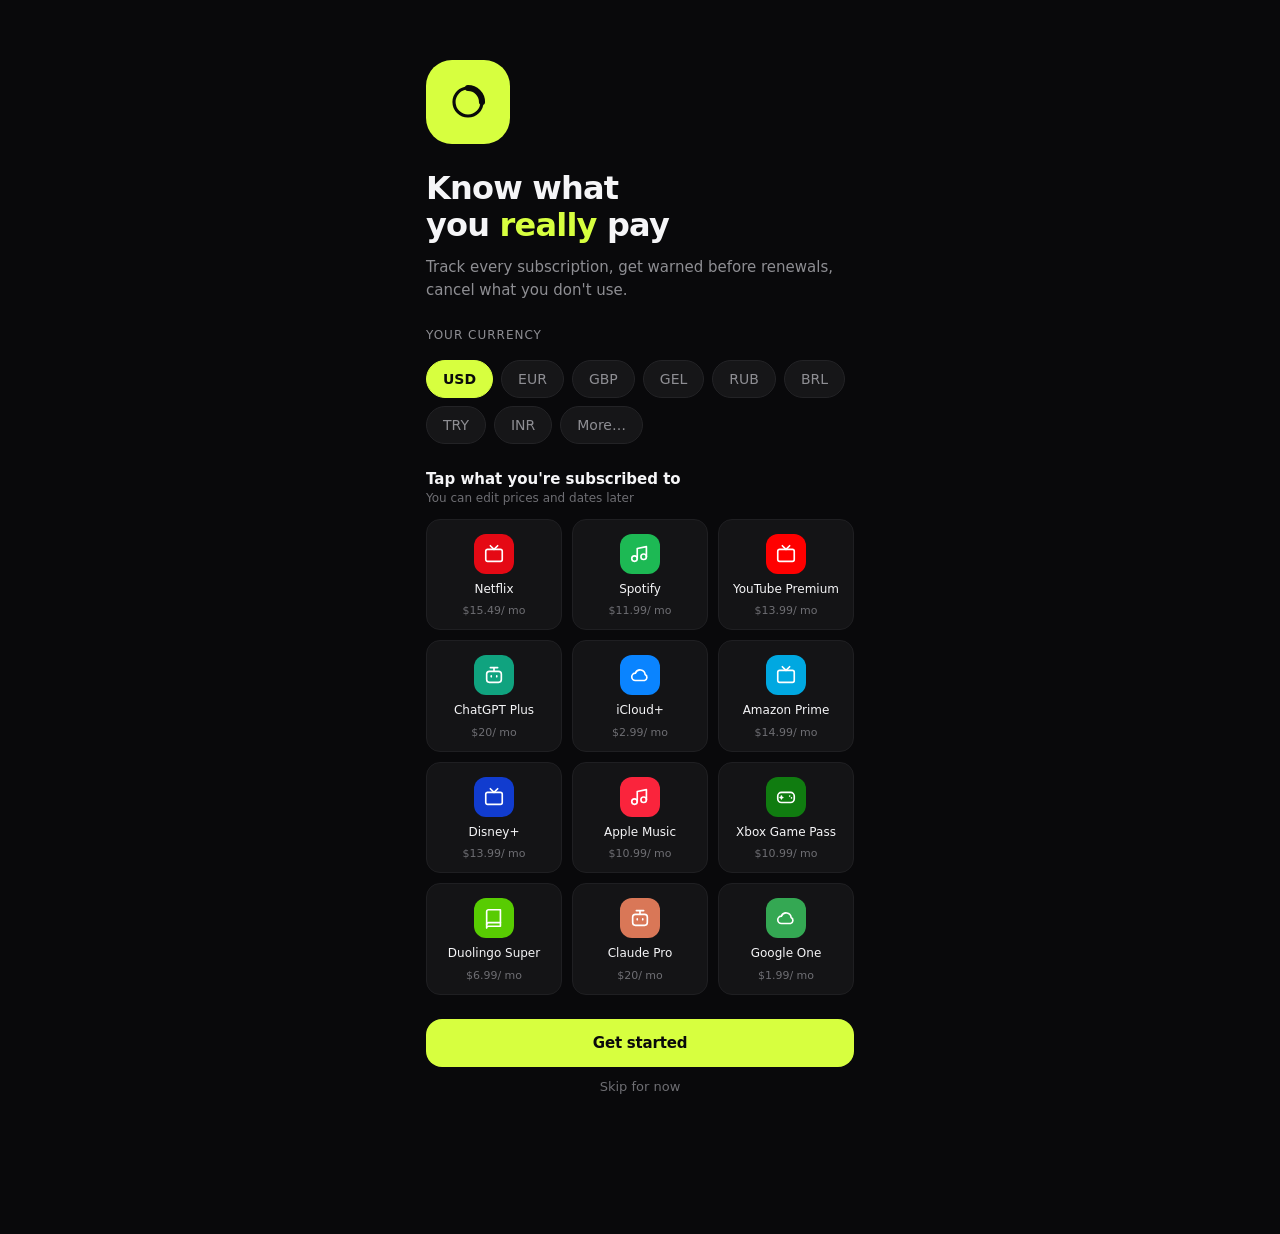
==== index.html @ edae2999 "Bug-fix pass v4: 7 fixes + PNG icons - Free-limit hole: pausing subs no longer bypasses the 5-sub ca" ====
<!doctype html>
<html lang="en">
<head>
<meta charset="utf-8">
<meta name="viewport" content="width=device-width, initial-scale=1, viewport-fit=cover">
<meta name="theme-color" content="#09090B">
<title>SubTrack — know what you really pay</title>
<meta name="description" content="Track every subscription, get warned before renewals, cancel what you don't use.">
<link rel="manifest" href="manifest.webmanifest">
<link rel="icon" href="icon.svg" type="image/svg+xml">
<link rel="apple-touch-icon" href="apple-touch-icon.png">
<meta name="apple-mobile-web-app-capable" content="yes">
<meta name="apple-mobile-web-app-status-bar-style" content="black-translucent">
<link rel="stylesheet" href="css/app.css?v=4">
</head>
<body>
<div id="app"></div>
<script src="js/i18n.js?v=4"></script>
<script src="js/ui.js?v=4"></script>
<script src="js/state.js?v=4"></script>
<script src="js/presets.js?v=4"></script>
<script src="js/logic.js?v=4"></script>
<script src="js/screens.js?v=4"></script>
<script src="js/app.js?v=4"></script>
</body>
</html>
---- css/app.css ----
/* SubTrack — premium dark design system */
:root{
  --bg:#09090B; --card:#141416; --card2:#161618; --line:#1F1F22; --line2:#232326;
  --txt:#F5F5F7; --mut:#8E8E93; --dim:#6E6E73;
  --lime:#D7FF3F; --lime-ink:#0A0A0B; --lime-dim:#12210A; --lime-txt:#A8E82A;
  --violet:#7A78FF; --red:#FF453A; --amber:#FF9F0A;
  --r-card:16px; --r-tile:12px; --r-pill:99px;
}
*{margin:0;padding:0;box-sizing:border-box;-webkit-tap-highlight-color:transparent}
html,body{height:100%}
body{background:var(--bg);color:var(--txt);
  font-family:-apple-system,'SF Pro Display','SF Pro Text',system-ui,'Segoe UI',Roboto,sans-serif;
  -webkit-font-smoothing:antialiased;overflow-x:hidden}
#app{max-width:480px;margin:0 auto;min-height:100dvh;padding:0 0 110px;position:relative}
.screen{animation:fade .22s ease}
@keyframes fade{from{opacity:0;transform:translateY(6px)}to{opacity:1;transform:none}}
button{font:inherit;color:inherit;background:none;border:none;cursor:pointer}
input,select{font:inherit;color:var(--txt);background:var(--card2);border:0.5px solid var(--line2);
  border-radius:12px;padding:12px 14px;width:100%;outline:none}
input:focus,select:focus{border-color:var(--lime)}
input[type=date]{color-scheme:dark}
::placeholder{color:var(--dim)}

/* header */
.hdr{display:flex;justify-content:space-between;align-items:center;padding:18px 22px 0}
.hdr h1{font-size:21px;font-weight:600;letter-spacing:-.4px}
.hdr .acts{display:flex;gap:8px}
.icobtn{width:32px;height:32px;border-radius:50%;background:var(--card2);display:flex;
  align-items:center;justify-content:center;color:var(--mut)}
.icobtn.lime{background:var(--lime);color:var(--lime-ink)}
.icobtn svg{width:17px;height:17px}
.back{display:flex;align-items:center;gap:6px;color:var(--mut);font-size:14px;padding:18px 22px 0}
.back svg{width:16px;height:16px}

/* segmented */
.seg{margin:18px 22px 0;display:flex;background:var(--card2);border-radius:11px;padding:3px}
.seg button{flex:1;text-align:center;padding:6px 0;border-radius:9px;font-size:13px;color:var(--mut)}
.seg button.on{background:#2C2C30;color:var(--txt);font-weight:600}

/* hero */
.hero{padding:22px 22px 0}
.hero .lbl{font-size:12px;color:var(--mut);letter-spacing:1.2px;text-transform:uppercase;font-weight:500}
.hero .num{font-size:44px;font-weight:300;letter-spacing:-1.5px;line-height:1.15}
.hero .num .cents{font-size:26px;color:var(--dim)}
.hero .num .per{font-size:14px;color:var(--dim);font-weight:400;letter-spacing:0}
.hero .row{display:flex;align-items:center;gap:8px;margin-top:4px;flex-wrap:wrap}
.chip{display:inline-flex;align-items:center;gap:3px;font-size:12px;font-weight:500;
  padding:3px 9px;border-radius:var(--r-pill)}
.chip.good{background:var(--lime-dim);color:var(--lime-txt)}
.chip.bad{background:#2A1210;color:#FF8A80}
.chip svg{width:13px;height:13px}
.hero .sub2{font-size:12px;color:var(--dim)}

/* category bar */
.catbar{display:flex;gap:3px;margin:18px 22px 0;height:7px}
.catbar div{border-radius:var(--r-pill)}
.catleg{display:flex;gap:14px;margin:10px 22px 0;flex-wrap:wrap}
.catleg span{display:flex;align-items:center;gap:5px;font-size:12px;color:var(--mut)}
.catleg i{width:7px;height:7px;border-radius:50%;display:inline-block}

/* renewal card */
.renew{margin:20px 22px 0;background:var(--card);border:0.5px solid var(--line2);
  border-radius:18px;padding:14px 16px;display:flex;align-items:center;gap:13px}
.renew .ring{position:relative;width:42px;height:42px;flex:none}
.renew .ring b{position:absolute;inset:0;display:flex;align-items:center;justify-content:center;
  font-size:12px;font-weight:600}
.renew .tt{font-size:14px;font-weight:600;letter-spacing:-.2px}
.renew .ss{font-size:12px;color:var(--mut);margin-top:1px}
.btn-lime{font-size:12px;font-weight:600;color:var(--lime-ink);background:var(--lime);
  padding:7px 13px;border-radius:var(--r-pill)}

/* section head */
.sect{padding:24px 22px 10px;display:flex;justify-content:space-between;align-items:center}
.sect .t{font-size:15px;font-weight:600;letter-spacing:-.2px}
.sect .t em{color:var(--dim);font-weight:400;font-style:normal;margin-left:4px}
.sect .s{display:flex;align-items:center;gap:4px;font-size:12px;color:var(--mut)}

/* sub list */
.sublist{padding:0 16px;display:flex;flex-direction:column;gap:8px}
.subcard{background:var(--card);border:0.5px solid var(--line);border-radius:var(--r-card);
  padding:12px 14px;display:flex;align-items:center;gap:13px;width:100%;text-align:left}
.subcard:active{transform:scale(.985)}
.subcard.dim{opacity:.55}
.tile{width:40px;height:40px;border-radius:var(--r-tile);display:flex;align-items:center;
  justify-content:center;flex:none;font-weight:700;font-size:16px}
.tile svg{width:22px;height:22px}
.subcard .nm{font-size:15px;font-weight:500;letter-spacing:-.2px}
.subcard .dt{font-size:12px;color:var(--mut);margin-top:1px}
.subcard .dt.soon{color:var(--lime)}
.subcard .pr{font-size:15px;font-weight:600;text-align:right}
.subcard .cy{font-size:11px;color:var(--dim);text-align:right}
.badge{font-size:10px;font-weight:700;letter-spacing:.5px;padding:2px 7px;border-radius:6px}
.badge.trial{background:#2A2210;color:var(--amber)}
.badge.paused{background:#1C1C1F;color:var(--mut)}

/* tab bar */
.tabbar{position:fixed;bottom:18px;left:50%;transform:translateX(-50%);z-index:40;
  background:rgba(28,28,31,.96);border:0.5px solid #2A2A2E;border-radius:var(--r-pill);
  padding:8px 10px;display:flex;gap:6px;align-items:center;backdrop-filter:blur(14px)}
.tabbar .tab{width:40px;height:40px;border-radius:50%;display:flex;align-items:center;
  justify-content:center;color:var(--mut)}
.tabbar .tab svg{width:19px;height:19px}
.tabbar .tab.on{width:auto;border-radius:var(--r-pill);background:var(--lime);
  color:var(--lime-ink);padding:8px 16px;display:flex;gap:7px;align-items:center}
.tabbar .tab.on span{font-size:13px;font-weight:600}
.tabbar .tab span{display:none}
.tabbar .tab.on span{display:inline}

/* empty state */
.empty{text-align:center;padding:60px 30px}
.empty .big{font-size:52px;margin-bottom:12px;color:var(--lime)}
.empty .big svg{width:52px;height:52px}
.empty h2{font-size:18px;font-weight:600}
.empty p{font-size:13px;color:var(--mut);margin-top:6px;line-height:1.5}

/* add screen */
.searchbox{margin:16px 22px 0;position:relative}
.searchbox svg{position:absolute;left:14px;top:50%;transform:translateY(-50%);
  width:16px;height:16px;color:var(--dim)}
.searchbox input{padding-left:40px}
.pregrid{display:grid;grid-template-columns:repeat(3,1fr);gap:10px;padding:16px 22px}
.precard{background:var(--card);border:0.5px solid var(--line);border-radius:14px;
  padding:14px 8px 12px;display:flex;flex-direction:column;align-items:center;gap:8px}
.precard:active{transform:scale(.96)}
.precard.sel{border-color:var(--lime);background:#131507}
.precard .nm{font-size:12px;font-weight:500;text-align:center;line-height:1.2}
.precard .pr{font-size:11px;color:var(--dim)}
.rowbtn{margin:8px 22px;display:block;width:calc(100% - 44px);background:var(--card);
  border:0.5px solid var(--line2);border-radius:14px;padding:14px;text-align:center;
  font-size:14px;font-weight:500;color:var(--txt)}

/* forms */
.form{padding:16px 22px;display:flex;flex-direction:column;gap:14px}
.form label{font-size:12px;color:var(--mut);letter-spacing:.4px;text-transform:uppercase;
  font-weight:500;display:block;margin-bottom:6px}
.form .duo{display:flex;gap:10px}
.form .duo>div{flex:1}
.cycrow{display:flex;gap:8px;flex-wrap:wrap}
.cycrow button{padding:9px 14px;border-radius:var(--r-pill);background:var(--card2);
  border:0.5px solid var(--line2);font-size:13px;color:var(--mut)}
.cycrow button.on{background:var(--lime);color:var(--lime-ink);font-weight:600;border-color:var(--lime)}
.catrow{display:flex;gap:8px;flex-wrap:wrap}
.catrow button{padding:8px 12px;border-radius:var(--r-pill);background:var(--card2);
  border:0.5px solid var(--line2);font-size:12px;color:var(--mut);display:flex;gap:6px;align-items:center}
.catrow button.on{border-color:var(--lime);color:var(--txt)}
.catrow button i{width:8px;height:8px;border-radius:50%;display:inline-block}
.togglerow{display:flex;justify-content:space-between;align-items:center;background:var(--card);
  border:0.5px solid var(--line);border-radius:14px;padding:13px 16px}
.togglerow .t{font-size:14px;font-weight:500}
.tgl{width:46px;height:28px;border-radius:var(--r-pill);background:#2C2C30;position:relative;transition:.2s}
.tgl i{position:absolute;top:3px;left:3px;width:22px;height:22px;border-radius:50%;
  background:#8E8E93;transition:.2s}
.tgl.on{background:var(--lime)}
.tgl.on i{left:21px;background:var(--lime-ink)}
.cta{position:sticky;bottom:96px;margin:20px 22px 0;display:block;width:calc(100% - 44px);
  background:var(--lime);color:var(--lime-ink);font-size:15px;font-weight:700;
  padding:15px;border-radius:16px;letter-spacing:-.2px}
.cta:disabled{opacity:.35}
.cta.ghost{background:var(--card2);color:var(--txt);border:0.5px solid var(--line2);font-weight:500}
.cta svg{width:18px;height:18px;vertical-align:-4px;margin-right:6px}

/* detail */
.dhead{display:flex;flex-direction:column;align-items:center;padding:10px 22px 0;gap:10px}
.dhead .tile{width:64px;height:64px;border-radius:18px}
.dhead .tile svg{width:32px;height:32px}
.dhead h2{font-size:22px;font-weight:600;letter-spacing:-.4px}
.dhead .cat{font-size:12px;color:var(--mut)}
.statgrid{display:grid;grid-template-columns:1fr 1fr;gap:10px;padding:18px 22px 0}
.stat{background:var(--card);border:0.5px solid var(--line);border-radius:14px;padding:13px 15px}
.stat .l{font-size:11px;color:var(--mut);letter-spacing:.6px;text-transform:uppercase}
.stat .v{font-size:19px;font-weight:600;margin-top:3px;letter-spacing:-.3px}
.stat .v small{font-size:12px;color:var(--dim);font-weight:400}
.dacts{display:grid;grid-template-columns:1fr 1fr;gap:10px;padding:18px 22px 0}
.dact{background:var(--card);border:0.5px solid var(--line2);border-radius:14px;padding:13px;
  display:flex;align-items:center;justify-content:center;gap:8px;font-size:13px;font-weight:500}
.dact svg{width:16px;height:16px}
.dact.danger{color:var(--red)}
.dact.lime{background:var(--lime);color:var(--lime-ink);font-weight:600;border-color:var(--lime)}
.histlist{padding:8px 22px 0}
.histrow{display:flex;justify-content:space-between;padding:11px 2px;
  border-bottom:0.5px solid var(--line);font-size:13px}
.histrow .d{color:var(--mut)}

/* insights */
.inscard{margin:14px 22px 0;background:var(--card);border:0.5px solid var(--line);
  border-radius:18px;padding:18px}
.inscard .l{font-size:12px;color:var(--mut);letter-spacing:1px;text-transform:uppercase;font-weight:500}
.inscard .big{font-size:34px;font-weight:300;letter-spacing:-1px;margin-top:4px}
.inscard .big.lime{color:var(--lime)}
.inscard .note{font-size:12px;color:var(--dim);margin-top:4px;line-height:1.5}
.bars{display:flex;align-items:flex-end;gap:5px;height:70px;margin-top:16px}
.bars div{flex:1;background:#2C2C30;border-radius:5px 5px 2px 2px;min-height:4px}
.bars div.hi{background:var(--lime)}
.barlbl{display:flex;gap:5px;margin-top:6px}
.barlbl span{flex:1;text-align:center;font-size:10px;color:var(--dim)}
.toprow{display:flex;align-items:center;gap:12px;padding:10px 0;border-bottom:0.5px solid var(--line)}
.toprow:last-child{border:none}
.toprow .rank{width:22px;font-size:13px;color:var(--dim);font-weight:600}
.toprow .nm{flex:1;font-size:14px;font-weight:500}
.toprow .v{font-size:14px;font-weight:600}
.hikerow{display:flex;align-items:center;gap:10px;padding:10px 0;border-bottom:0.5px solid var(--line)}
.hikerow:last-child{border:none}
.hikerow .nm{flex:1;font-size:13px}
.hikerow .pc{font-size:13px;font-weight:600;color:#FF8A80}
.catrows{margin-top:12px;display:flex;flex-direction:column;gap:10px}
.catline{display:flex;align-items:center;gap:10px;font-size:12px;color:var(--mut)}
.catline .bar{flex:1;height:6px;background:#232326;border-radius:99px;overflow:hidden}
.catline .bar i{display:block;height:100%;border-radius:99px}
.catline .v{width:52px;text-align:right;color:var(--txt);font-weight:500}
.lockcard{position:relative;overflow:hidden}
.lockcard .lock{position:absolute;inset:0;background:rgba(9,9,11,.72);backdrop-filter:blur(5px);
  display:flex;flex-direction:column;align-items:center;justify-content:center;gap:8px;z-index:2}
.lockcard .lock svg{width:22px;height:22px;color:var(--lime)}
.lockcard .lock span{font-size:13px;font-weight:600}

/* settings */
.setgroup{margin:16px 22px 0;background:var(--card);border:0.5px solid var(--line);
  border-radius:16px;overflow:hidden}
.setrow{display:flex;align-items:center;gap:12px;padding:14px 16px;width:100%;text-align:left;
  border-bottom:0.5px solid var(--line)}
.setrow:last-child{border:none}
.setrow .ic{width:30px;height:30px;border-radius:9px;display:flex;align-items:center;
  justify-content:center;flex:none}
.setrow .ic svg{width:16px;height:16px}
.setrow .t{flex:1;font-size:14px;font-weight:500}
.setrow .val{font-size:13px;color:var(--mut)}
.setrow select{width:auto;padding:6px 10px;font-size:13px;background:var(--card2)}
.probanner{margin:16px 22px 0;background:#131507;border:0.5px solid #3A4A12;border-radius:18px;
  padding:18px;display:flex;align-items:center;gap:14px}
.probanner .tt{font-size:15px;font-weight:700;color:var(--lime)}
.probanner .ss{font-size:12px;color:var(--mut);margin-top:2px}

/* paywall */
.paywall{padding:30px 22px 0;text-align:center}
.paywall .mark{width:72px;height:72px;border-radius:22px;background:var(--lime);margin:0 auto 16px;
  display:flex;align-items:center;justify-content:center;color:var(--lime-ink)}
.paywall .mark svg{width:36px;height:36px}
.paywall h2{font-size:24px;font-weight:700;letter-spacing:-.5px}
.paywall .sub{font-size:13px;color:var(--mut);margin-top:6px}
.feats{margin:22px 0;display:flex;flex-direction:column;gap:10px;text-align:left}
.feats div{display:flex;gap:10px;align-items:center;font-size:14px}
.feats svg{width:17px;height:17px;color:var(--lime);flex:none}
.plans{display:flex;flex-direction:column;gap:10px;margin-top:6px}
.plan{background:var(--card);border:0.5px solid var(--line2);border-radius:16px;padding:16px;
  display:flex;justify-content:space-between;align-items:center;width:100%}
.plan.best{border:1.5px solid var(--lime)}
.plan .nm{font-size:15px;font-weight:600;text-align:left}
.plan .d{font-size:12px;color:var(--mut);text-align:left;margin-top:2px}
.plan .pr{font-size:19px;font-weight:700}
.plan .tag{font-size:10px;font-weight:700;background:var(--lime);color:var(--lime-ink);
  padding:2px 8px;border-radius:6px;letter-spacing:.5px}
.demo-note{font-size:11px;color:var(--dim);margin-top:14px;line-height:1.5}

/* onboarding */
.onb{min-height:100dvh;display:flex;flex-direction:column;padding:60px 26px 30px}
.onb .mark{width:84px;height:84px;border-radius:26px;background:var(--lime);
  display:flex;align-items:center;justify-content:center;color:var(--lime-ink);margin-bottom:26px}
.onb .mark svg{width:42px;height:42px}
.onb h1{font-size:32px;font-weight:700;letter-spacing:-.8px;line-height:1.15}
.onb h1 em{color:var(--lime);font-style:normal}
.onb p{font-size:15px;color:var(--mut);margin-top:12px;line-height:1.55}
.onb .grow{flex:1}
.curgrid{display:flex;gap:8px;flex-wrap:wrap;margin-top:18px}
.curgrid button{padding:10px 16px;border-radius:var(--r-pill);background:var(--card2);
  border:0.5px solid var(--line2);font-size:14px;color:var(--mut);font-weight:500}
.curgrid button.on{background:var(--lime);color:var(--lime-ink);border-color:var(--lime);font-weight:700}

/* icon + color pickers */
.iconrow{display:flex;flex-wrap:wrap;gap:8px}
.iconrow button{width:40px;height:40px;border-radius:12px;background:var(--card2);
  border:0.5px solid var(--line2);display:flex;align-items:center;justify-content:center;color:var(--mut)}
.iconrow button svg{width:19px;height:19px}
.iconrow button.on{border-color:var(--lime);color:var(--txt);background:#131507}
.swatches{display:flex;flex-wrap:wrap;gap:10px}
.swatches button{width:28px;height:28px;border-radius:50%;border:none}
.swatches button.on{outline:2px solid var(--lime);outline-offset:2px}
.curwrap{display:flex;gap:10px}
.curwrap .pricebox{flex:1}
.curwrap select{width:96px;flex:none}
.curlock{position:relative}
.curlock select{pointer-events:none;opacity:.55}
.curlock .lk{position:absolute;right:8px;top:50%;transform:translateY(-50%);color:var(--lime)}
.curlock .lk svg{width:14px;height:14px}

/* calendar */
.calhead{display:flex;justify-content:space-between;align-items:center;padding:18px 22px 4px}
.calhead .mt{font-size:17px;font-weight:600;letter-spacing:-.3px;text-transform:capitalize}
.calsum{padding:2px 22px 8px;font-size:13px;color:var(--mut)}
.calgrid{display:grid;grid-template-columns:repeat(7,1fr);gap:4px;padding:6px 16px 0}
.caldow{text-align:center;font-size:11px;color:var(--dim);padding:4px 0;text-transform:uppercase}
.calcell{aspect-ratio:1;border-radius:12px;display:flex;flex-direction:column;align-items:center;
  justify-content:center;gap:3px;font-size:13px;color:var(--txt);position:relative}
.calcell.today{border:1px solid var(--line2)}
.calcell.sel{background:var(--lime);color:var(--lime-ink);font-weight:700}
.calcell.sel .dots i{background:var(--lime-ink)!important}
.calcell .dots{display:flex;gap:2px;height:4px}
.calcell .dots i{width:4px;height:4px;border-radius:50%}
.caldaylist{margin:16px 16px 0;display:flex;flex-direction:column;gap:8px}
.calempty{padding:26px 22px;text-align:center;font-size:13px;color:var(--dim)}

/* toast */
.toast{position:fixed;bottom:100px;left:50%;transform:translateX(-50%);z-index:100;
  background:#1C1C1F;border:0.5px solid #2A2A2E;color:var(--txt);font-size:13px;font-weight:500;
  padding:11px 18px;border-radius:var(--r-pill);display:flex;gap:10px;align-items:center;
  animation:fade .2s ease;white-space:nowrap}
.toast .undo{color:var(--lime);font-weight:700}

/* sheet */
.sheetwrap{position:fixed;inset:0;z-index:60;background:rgba(0,0,0,.55);display:flex;
  align-items:flex-end;justify-content:center;animation:fade .15s ease}
.sheet{width:100%;max-width:480px;background:#121214;border-radius:24px 24px 0 0;
  border-top:0.5px solid var(--line2);padding:10px 0 30px;max-height:88dvh;overflow-y:auto;
  animation:up .25s cubic-bezier(.3,1.2,.4,1)}
@keyframes up{from{transform:translateY(60px);opacity:.4}to{transform:none;opacity:1}}
.sheet .grab{width:38px;height:4px;border-radius:3px;background:#3A3A3F;margin:4px auto 8px}

/* celebration */
.confetti{position:fixed;inset:0;pointer-events:none;z-index:90}
.confetti i{position:absolute;width:8px;height:8px;border-radius:2px;animation:cf 1.4s ease-out forwards}
@keyframes cf{from{transform:translateY(-10vh) rotate(0)}to{transform:translateY(110vh) rotate(540deg);opacity:0}}
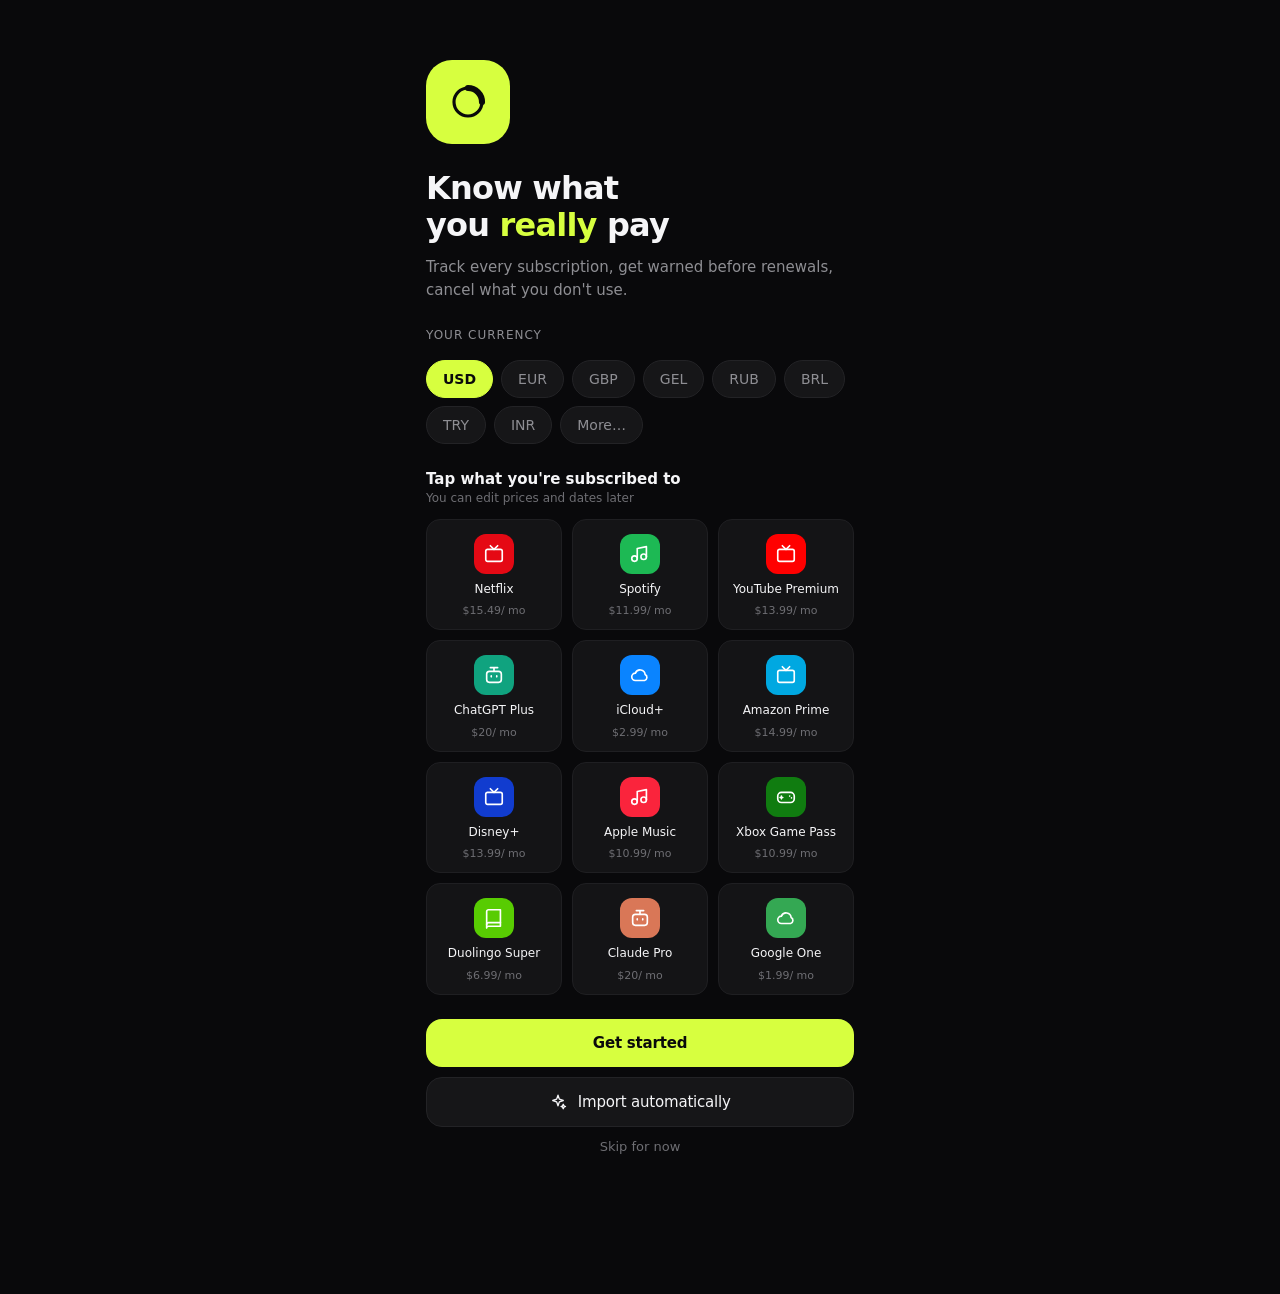
==== commit e9f82dd5: "Magic Import: paste-parser + on-device OCR + deep links (no CASA, no backend) - ST.parseImport: pars" ====
--- a/index.html
+++ b/index.html
@@ -11,16 +11,17 @@
 <link rel="apple-touch-icon" href="apple-touch-icon.png">
 <meta name="apple-mobile-web-app-capable" content="yes">
 <meta name="apple-mobile-web-app-status-bar-style" content="black-translucent">
-<link rel="stylesheet" href="css/app.css?v=4">
+<link rel="stylesheet" href="css/app.css?v=5">
 </head>
 <body>
 <div id="app"></div>
-<script src="js/i18n.js?v=4"></script>
-<script src="js/ui.js?v=4"></script>
-<script src="js/state.js?v=4"></script>
-<script src="js/presets.js?v=4"></script>
-<script src="js/logic.js?v=4"></script>
-<script src="js/screens.js?v=4"></script>
-<script src="js/app.js?v=4"></script>
+<script src="js/i18n.js?v=5"></script>
+<script src="js/ui.js?v=5"></script>
+<script src="js/state.js?v=5"></script>
+<script src="js/presets.js?v=5"></script>
+<script src="js/logic.js?v=5"></script>
+<script src="js/import.js?v=5"></script>
+<script src="js/screens.js?v=5"></script>
+<script src="js/app.js?v=5"></script>
 </body>
 </html>
--- a/css/app.css
+++ b/css/app.css
@@ -128,6 +128,7 @@
 .rowbtn{margin:8px 22px;display:block;width:calc(100% - 44px);background:var(--card);
   border:0.5px solid var(--line2);border-radius:14px;padding:14px;text-align:center;
   font-size:14px;font-weight:500;color:var(--txt)}
+.rowbtn svg{width:16px;height:16px;vertical-align:-3px;margin-right:6px}
 
 /* forms */
 .form{padding:16px 22px;display:flex;flex-direction:column;gap:14px}
@@ -265,6 +266,23 @@
   border:0.5px solid var(--line2);font-size:14px;color:var(--mut);font-weight:500}
 .curgrid button.on{background:var(--lime);color:var(--lime-ink);border-color:var(--lime);font-weight:700}
 
+/* magic import */
+textarea{font:inherit;color:var(--txt);background:var(--card2);border:0.5px solid var(--line2);
+  border-radius:12px;padding:12px 14px;width:100%;outline:none;resize:vertical;line-height:1.5}
+textarea:focus{border-color:var(--lime)}
+.imp-actions{display:flex;gap:8px;padding:14px 22px 0}
+.imp-chip{flex:1;display:flex;align-items:center;justify-content:center;gap:7px;padding:11px;
+  background:var(--card);border:0.5px solid var(--line2);border-radius:12px;font-size:13px;font-weight:500;color:var(--txt)}
+.imp-chip svg{width:15px;height:15px;color:var(--lime)}
+.imp-cta{border-color:var(--lime)!important;color:var(--lime)!important;display:flex;align-items:center;justify-content:center;gap:8px}
+.imp-cta svg{width:17px;height:17px;vertical-align:-3px}
+.imp-pick{cursor:pointer}
+.imp-pick .imp-check{width:22px;height:22px;border-radius:50%;border:1.5px solid var(--line2);
+  display:flex;align-items:center;justify-content:center;flex:none;margin-left:8px}
+.imp-pick .imp-check svg{width:14px;height:14px;color:var(--lime-ink)}
+.imp-pick.on{border-color:var(--lime)}
+.imp-pick.on .imp-check{background:var(--lime);border-color:var(--lime)}
+
 /* icon + color pickers */
 .iconrow{display:flex;flex-wrap:wrap;gap:8px}
 .iconrow button{width:40px;height:40px;border-radius:12px;background:var(--card2);
